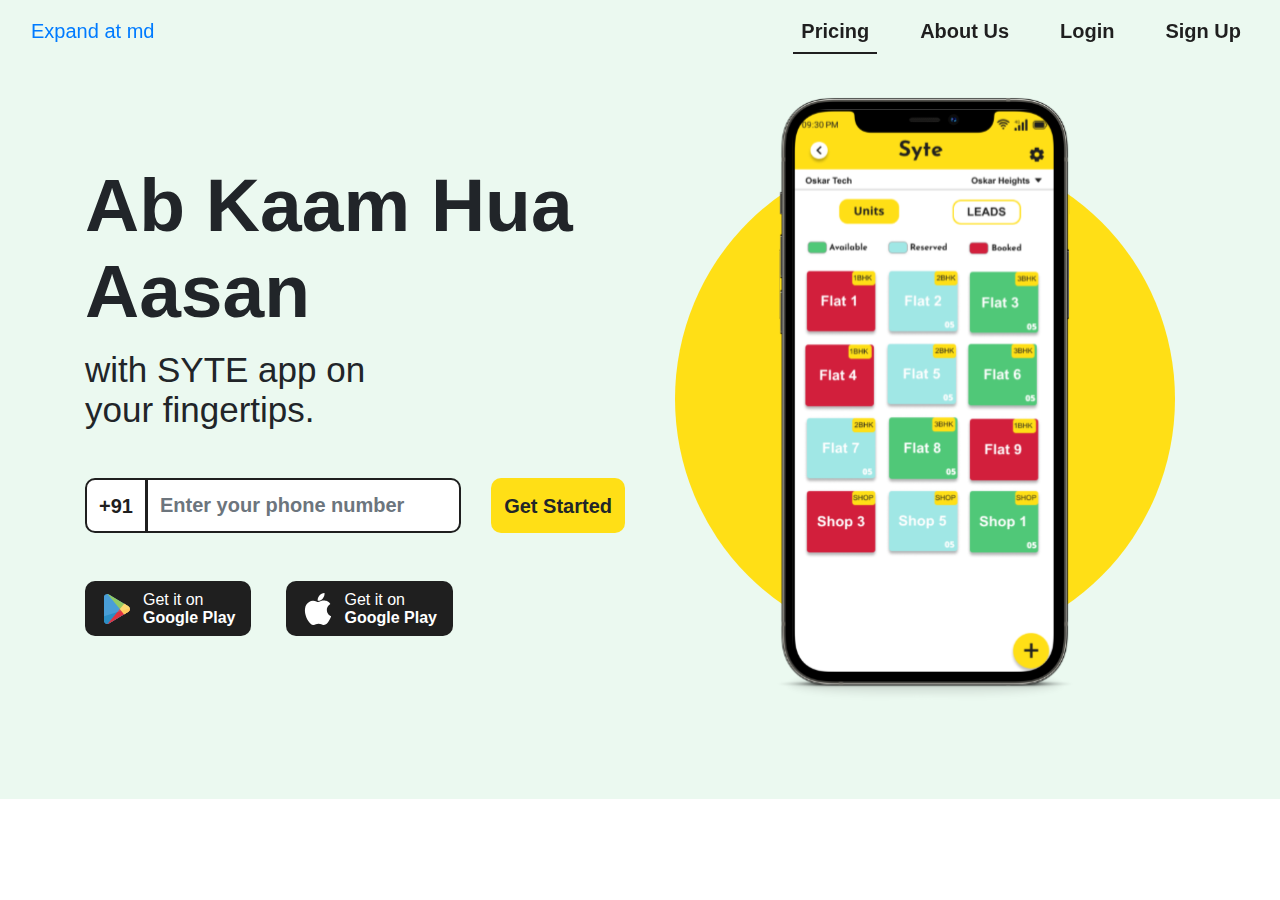
==== ajay.html @ 4a0443bc "hero section design" ====
<!DOCTYPE html>
<html lang="en">

<head>
    <meta charset="UTF-8">
    <meta http-equiv="X-UA-Compatible" content="IE=edge">
    <meta name="viewport" content="width=device-width, initial-scale=1.0">
    <title>SYTE</title>
    <!-- <link rel="stylesheet" href="./assets/libs/bootstrap/bootstrap.min.css"> -->
    <link rel="stylesheet" href="https://cdn.jsdelivr.net/npm/bootstrap@4.4.1/dist/css/bootstrap.min.css" integrity="sha384-Vkoo8x4CGsO3+Hhxv8T/Q5PaXtkKtu6ug5TOeNV6gBiFeWPGFN9MuhOf23Q9Ifjh" crossorigin="anonymous">
    <link rel="stylesheet" href="./assets/css/style.min.css">
</head>

<body>
    <div class="container-fluid fixed-top top-0 w-100">
        <nav class="navbar navbar-expand-md bg-theme2 headersection">
            <a class="navbar-brand" href="#">Expand at md</a>
            <button class="navbar-toggler" type="button" data-toggle="collapse" data-target="#navbarsExample04"
                aria-controls="navbarsExample04" aria-expanded="false" aria-label="Toggle navigation">
                <span class="navbar-toggler-icon"></span>
            </button>
            <div class="collapse navbar-collapse navitems" id="navbarsExample04">
                <ul class="navbar-nav ml-auto">
                    <li class="nav-item active"><a class="nav-link d-inline-block" href="#">Pricing <span class="sr-only">(current)</span></a></li>
                    <li class="nav-item"><a class="nav-link d-inline-block" href="#">About Us</a></li>
                    <li class="nav-item"><a class="nav-link d-inline-block" href="#">Login</a></li>
                    <li class="nav-item"><a class="nav-link d-inline-block" href="#">Sign Up</a></li>
                </ul>
            </div>
        </nav>
    </div>


    <div class="container-fluid heroSection py-5">
        <div class="container innersection my-5">
            <div class="row justify-content-between align-items-center">
                <div class="col-lg-6 contantSide px-0 order-lg-1 order-2">
                    <div class="row mx-0 text-md-left text-center">
                        <div class="col-12 mainHeading">Ab Kaam Hua Aasan</div>
                        <div class="col-lg-8 subHeading mt-lg-3">with SYTE app on your fingertips.</div>
                        <div class="col-12 px-0 my-sm-5 my-4">
                            <div class="row mx-0 align-items-center inputBox">
                                <div class="col">
                                    <div class="input-group ">
                                        <div class="input-group-prepend">
                                            <span class="input-group-text bg-white" id="basic-addon1">+91</span>
                                        </div>
                                        <input type="tel" class="form-control  shadow-none" placeholder="Enter your phone number" aria-label="Enter your phone number" aria-describedby="basic-addon1">
                                    </div>
                                </div>
                                <div class="col-auto getBtn"><button type="button" class="btn customBtn shadow-none">Get Started</button></div>
                            </div>
                        </div>
                        <div class="col-12 px-0">
                            <div class="row mx-0 align-items-center androidBtn justify-content-center justify-content-md-start">
                                <div class="col-auto">
                                    <a href="javascript:;" class="android_btn py-2 px-3 border-0 text-white d-flex align-items-center justify-content-center">
                                        <div class="icon pe-1"><img src="assets/img/Playstore.svg" class="w-sm-100 w-90" alt=""></div>
                                        <div class="">
                                            <div class="text-left font-weight-normal">Get it on</div>
                                            <div class="font-weight-bold">Google Play</div>
                                        </div>
                                    </a>
                                </div>
                                <div class="col-auto">
                                    <a href="javascript:;" class="android_btn py-2 px-3 border-0 text-white d-flex align-items-center justify-content-center">
                                        <div class="icon pe-1"><img src="assets/img/apple.svg" class="w-sm-100 w-90" alt=""></div>
                                        <div class="">
                                            <div class="text-left font-weight-normal">Get it on</div>
                                            <div class="font-weight-bold">Google Play</div>
                                        </div>
                                    </a>
                                </div>
                            </div>
                        </div>
                    </div>
                </div>
                <div class="col-lg-6 mockSide order-lg-2 order-1">
                    <div class="heroimg mx-auto position-relative"><img src="assets/img/heroImg.svg" class="w-100" alt=""></div>
                </div>
            </div>
        </div>
    </div>
   
    <!-- <script src="./assets/libs/bootstrap/bootstrap.bundle.min.js"></script> -->
    <script src="https://code.jquery.com/jquery-3.4.1.slim.min.js" integrity="sha384-J6qa4849blE2+poT4WnyKhv5vZF5SrPo0iEjwBvKU7imGFAV0wwj1yYfoRSJoZ+n" crossorigin="anonymous"></script>
<script src="https://cdn.jsdelivr.net/npm/popper.js@1.16.0/dist/umd/popper.min.js" integrity="sha384-Q6E9RHvbIyZFJoft+2mJbHaEWldlvI9IOYy5n3zV9zzTtmI3UksdQRVvoxMfooAo" crossorigin="anonymous"></script>
<script src="https://cdn.jsdelivr.net/npm/bootstrap@4.4.1/dist/js/bootstrap.min.js" integrity="sha384-wfSDF2E50Y2D1uUdj0O3uMBJnjuUD4Ih7YwaYd1iqfktj0Uod8GCExl3Og8ifwB6" crossorigin="anonymous"></script>
</body>

</html>
---- assets/css/style.min.css ----
.headersection .navitems .navbar-nav{gap:35px}.headersection .navitems .navbar-nav .nav-item .nav-link{font-weight:600;font-size:20px;transition:all ease-in-out .3s;position:relative;color:#1f1f1f}.headersection .navitems .navbar-nav .nav-item .nav-link::before{content:"";width:0px;height:2px;position:absolute;left:0;background-color:#1f1f1f;bottom:0;transition:all ease-in-out .3s}.headersection .navitems .navbar-nav .nav-item .nav-link:hover::before{width:100%}.headersection .navitems .navbar-nav .nav-item.active .nav-link::before{width:100%}.heroSection{background-color:#ebf9f0}.heroSection .innersection .contantSide .mainHeading{font-size:75px;font-weight:600;line-height:normal}.heroSection .innersection .contantSide .subHeading{font-size:35px;font-weight:500;line-height:normal}.heroSection .innersection .contantSide .inputBox .input-group-prepend,.heroSection .innersection .contantSide .inputBox .form-control{height:55px}.heroSection .innersection .contantSide .inputBox .input-group-prepend span{border-radius:10px 0px 0px 10px}.heroSection .innersection .contantSide .inputBox span,.heroSection .innersection .contantSide .inputBox .form-control{color:#1f1f1f;border:2px solid #1f1f1f;font-size:20px;font-weight:bolder}.heroSection .innersection .contantSide .inputBox .form-control{border-radius:0px 10px 10px 0px}.heroSection .innersection .contantSide .customBtn{background-color:#ffdf16;font-weight:bold;height:55px;transition:all .3s ease-in-out;font-size:20px;border-radius:10px}.heroSection .innersection .contantSide .customBtn:hover{background-color:#eccc00}.heroSection .innersection .contantSide .androidBtn{gap:5px}.heroSection .innersection .contantSide .androidBtn .android_btn{text-decoration:none;background-color:#1f1f1f;transition:all .3s ease-in-out;gap:10px;font-size:16px;line-height:normal;height:55px;border-radius:10px}.heroSection .innersection .contantSide .androidBtn .android_btn:hover{background-color:#393939}.heroSection .innersection .mockSide{position:relative}.heroSection .innersection .mockSide::before{max-width:500px;height:100%;width:100%;max-height:500px;border-radius:100%;content:"";position:absolute;inset:0;margin:auto;background-color:#ffdf16}.heroSection .innersection .mockSide .heroimg{max-width:300px}@media(max-width: 1199.98px){.heroSection .innersection .contantSide .mainHeading{font-size:65px}.heroSection .innersection .contantSide .subHeading{font-size:32px}.heroSection .innersection .contantSide .inputBox .input-group-prepend,.heroSection .innersection .contantSide .inputBox .form-control{height:52px}.heroSection .innersection .contantSide .inputBox span,.heroSection .innersection .contantSide .inputBox .form-control{font-size:18px}.heroSection .innersection .contantSide .customBtn{height:52px;font-size:18px}.heroSection .innersection .contantSide .android_btn{font-size:15px;height:52px}.heroSection .innersection .mockSide{position:relative}.heroSection .innersection .mockSide::before{max-width:450px;max-height:450px}}@media(max-width: 991.98px){.heroSection .innersection .contantSide .mainHeading{font-size:55px}.heroSection .innersection .contantSide .subHeading{font-size:28px}.heroSection .innersection .contantSide .inputBox .input-group-prepend,.heroSection .innersection .contantSide .inputBox .form-control{height:48px}.heroSection .innersection .contantSide .inputBox span,.heroSection .innersection .contantSide .inputBox .form-control{font-size:16px}.heroSection .innersection .contantSide .customBtn{height:48px;font-size:16px}.heroSection .innersection .contantSide .android_btn{font-size:14px;height:48px}.heroSection .innersection .mockSide{position:relative}}@media(max-width: 767.98px){.heroSection .innersection .contantSide .mainHeading{font-size:45px}.heroSection .innersection .contantSide .subHeading{font-size:25px}.heroSection .innersection .contantSide .inputBox .input-group-prepend,.heroSection .innersection .contantSide .inputBox .form-control{height:45px}.heroSection .innersection .contantSide .customBtn{height:45px}.heroSection .innersection .contantSide .android_btn{height:45px}}@media(max-width: 575.98px){.heroSection .innersection .contantSide .mainHeading{font-size:30px}.heroSection .innersection .contantSide .subHeading{font-size:20px}.heroSection .innersection .contantSide .inputBox span,.heroSection .innersection .contantSide .inputBox .form-control{font-size:15px}.heroSection .innersection .contantSide .customBtn{font-size:15px}.heroSection .innersection .contantSide .android_btn{gap:8px;height:45px}.heroSection .innersection .mockSide::before{max-width:350px;max-height:350px}.heroSection .innersection .mockSide .heroimg{max-width:250px}}@media screen and (max-width: 450px){.heroSection .innersection .contantSide .inputBox{gap:5px}.heroSection .innersection .contantSide .inputBox .getBtn{min-width:100%}.heroSection .innersection .contantSide .customBtn{width:100%}.heroSection .innersection .mockSide::before{max-width:300px;max-height:300px}.heroSection .innersection .mockSide .heroimg{max-width:200px}}/*# sourceMappingURL=style.min.css.map */
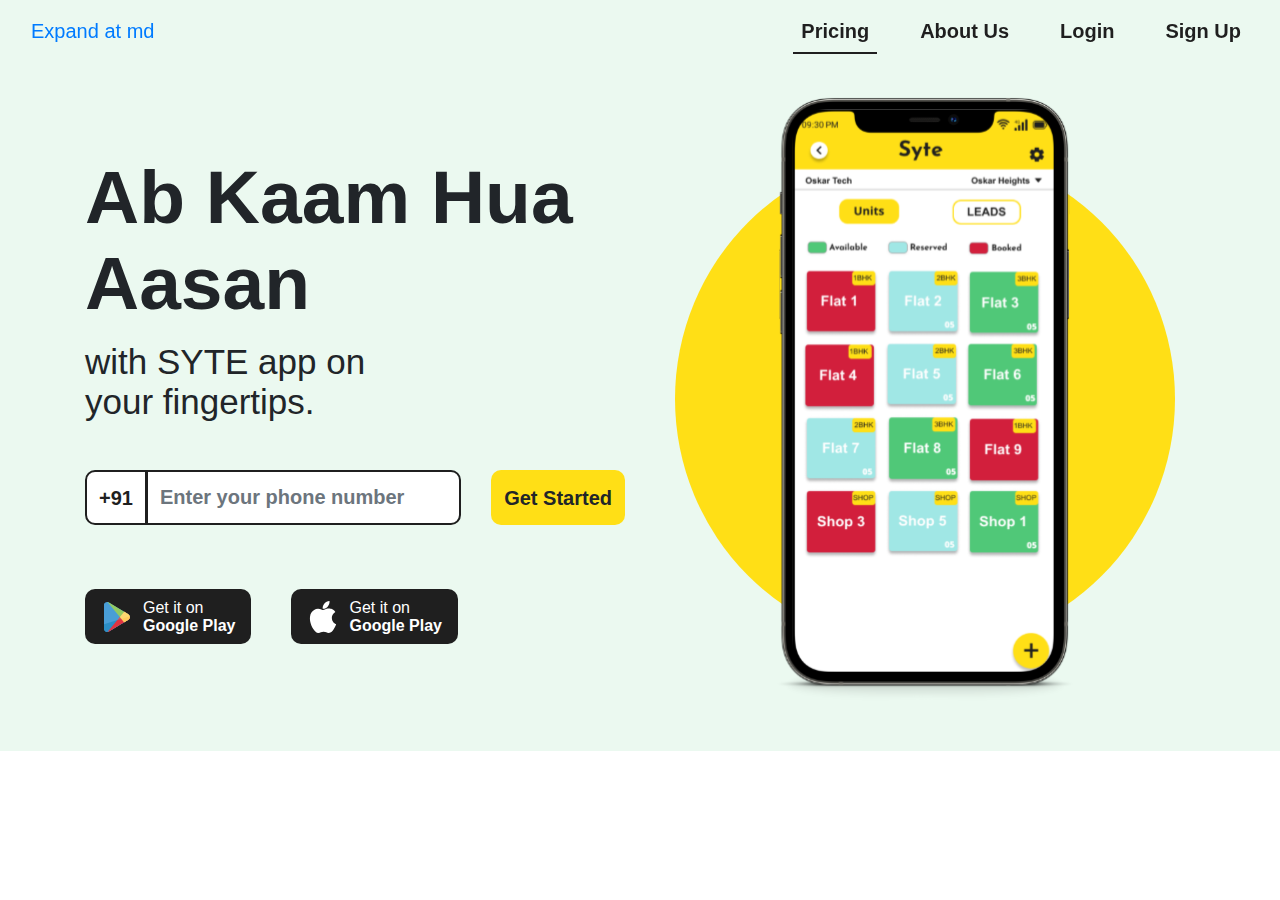
==== commit 8d992cfe: "-" ====
--- a/ajay.html
+++ b/ajay.html
@@ -6,8 +6,8 @@
     <meta http-equiv="X-UA-Compatible" content="IE=edge">
     <meta name="viewport" content="width=device-width, initial-scale=1.0">
     <title>SYTE</title>
-    <!-- <link rel="stylesheet" href="./assets/libs/bootstrap/bootstrap.min.css"> -->
-    <link rel="stylesheet" href="https://cdn.jsdelivr.net/npm/bootstrap@4.4.1/dist/css/bootstrap.min.css" integrity="sha384-Vkoo8x4CGsO3+Hhxv8T/Q5PaXtkKtu6ug5TOeNV6gBiFeWPGFN9MuhOf23Q9Ifjh" crossorigin="anonymous">
+    <link rel="stylesheet" href="./assets/libs/bootstrap/bootstrap.min.css">
+    <!-- <link rel="stylesheet" href="https://cdn.jsdelivr.net/npm/bootstrap@4.4.1/dist/css/bootstrap.min.css" integrity="sha384-Vkoo8x4CGsO3+Hhxv8T/Q5PaXtkKtu6ug5TOeNV6gBiFeWPGFN9MuhOf23Q9Ifjh" crossorigin="anonymous"> -->
     <link rel="stylesheet" href="./assets/css/style.min.css">
 </head>
 
@@ -32,14 +32,14 @@
 
 
     <div class="container-fluid heroSection py-5">
-        <div class="container innersection my-5">
+        <div class="container innersection mt-5">
             <div class="row justify-content-between align-items-center">
-                <div class="col-lg-6 contantSide px-0 order-lg-1 order-2">
-                    <div class="row mx-0 text-md-left text-center">
+                <div class="col-lg-6 col-md-7 contantSide px-0 order-md-1 order-2">
+                    <div class="row mx-0 text-sm-left text-center">
                         <div class="col-12 mainHeading">Ab Kaam Hua Aasan</div>
                         <div class="col-lg-8 subHeading mt-lg-3">with SYTE app on your fingertips.</div>
-                        <div class="col-12 px-0 my-sm-5 my-4">
-                            <div class="row mx-0 align-items-center inputBox">
+                        <div class="col-12 px-0 my-sm-5 my-sm-4 mt-3">
+                            <div class="row mx-0 align-items-center inputBox mb-3">
                                 <div class="col">
                                     <div class="input-group ">
                                         <div class="input-group-prepend">
@@ -48,11 +48,11 @@
                                         <input type="tel" class="form-control  shadow-none" placeholder="Enter your phone number" aria-label="Enter your phone number" aria-describedby="basic-addon1">
                                     </div>
                                 </div>
-                                <div class="col-auto getBtn"><button type="button" class="btn customBtn shadow-none">Get Started</button></div>
+                                <div class="col-auto getBtn m"><button type="button" class="btn customBtn shadow-none">Get Started</button></div>
                             </div>
                         </div>
                         <div class="col-12 px-0">
-                            <div class="row mx-0 align-items-center androidBtn justify-content-center justify-content-md-start">
+                            <div class="row mx-0 align-items-center androidBtn justify-content-center justify-content-sm-start">
                                 <div class="col-auto">
                                     <a href="javascript:;" class="android_btn py-2 px-3 border-0 text-white d-flex align-items-center justify-content-center">
                                         <div class="icon pe-1"><img src="assets/img/Playstore.svg" class="w-sm-100 w-90" alt=""></div>
@@ -75,17 +75,17 @@
                         </div>
                     </div>
                 </div>
-                <div class="col-lg-6 mockSide order-lg-2 order-1">
+                <div class="col-lg-6 col-md-5 mockSide order-md-2 order-1">
                     <div class="heroimg mx-auto position-relative"><img src="assets/img/heroImg.svg" class="w-100" alt=""></div>
                 </div>
             </div>
         </div>
     </div>
    
-    <!-- <script src="./assets/libs/bootstrap/bootstrap.bundle.min.js"></script> -->
-    <script src="https://code.jquery.com/jquery-3.4.1.slim.min.js" integrity="sha384-J6qa4849blE2+poT4WnyKhv5vZF5SrPo0iEjwBvKU7imGFAV0wwj1yYfoRSJoZ+n" crossorigin="anonymous"></script>
+    <script src="./assets/libs/bootstrap/bootstrap.bundle.min.js"></script>
+    <!-- <script src="https://code.jquery.com/jquery-3.4.1.slim.min.js" integrity="sha384-J6qa4849blE2+poT4WnyKhv5vZF5SrPo0iEjwBvKU7imGFAV0wwj1yYfoRSJoZ+n" crossorigin="anonymous"></script>
 <script src="https://cdn.jsdelivr.net/npm/popper.js@1.16.0/dist/umd/popper.min.js" integrity="sha384-Q6E9RHvbIyZFJoft+2mJbHaEWldlvI9IOYy5n3zV9zzTtmI3UksdQRVvoxMfooAo" crossorigin="anonymous"></script>
-<script src="https://cdn.jsdelivr.net/npm/bootstrap@4.4.1/dist/js/bootstrap.min.js" integrity="sha384-wfSDF2E50Y2D1uUdj0O3uMBJnjuUD4Ih7YwaYd1iqfktj0Uod8GCExl3Og8ifwB6" crossorigin="anonymous"></script>
+<script src="https://cdn.jsdelivr.net/npm/bootstrap@4.4.1/dist/js/bootstrap.min.js" integrity="sha384-wfSDF2E50Y2D1uUdj0O3uMBJnjuUD4Ih7YwaYd1iqfktj0Uod8GCExl3Og8ifwB6" crossorigin="anonymous"></script> -->
 </body>
 
 </html>--- a/assets/css/style.min.css
+++ b/assets/css/style.min.css
@@ -1 +1 @@
-.headersection .navitems .navbar-nav{gap:35px}.headersection .navitems .navbar-nav .nav-item .nav-link{font-weight:600;font-size:20px;transition:all ease-in-out .3s;position:relative;color:#1f1f1f}.headersection .navitems .navbar-nav .nav-item .nav-link::before{content:"";width:0px;height:2px;position:absolute;left:0;background-color:#1f1f1f;bottom:0;transition:all ease-in-out .3s}.headersection .navitems .navbar-nav .nav-item .nav-link:hover::before{width:100%}.headersection .navitems .navbar-nav .nav-item.active .nav-link::before{width:100%}.heroSection{background-color:#ebf9f0}.heroSection .innersection .contantSide .mainHeading{font-size:75px;font-weight:600;line-height:normal}.heroSection .innersection .contantSide .subHeading{font-size:35px;font-weight:500;line-height:normal}.heroSection .innersection .contantSide .inputBox .input-group-prepend,.heroSection .innersection .contantSide .inputBox .form-control{height:55px}.heroSection .innersection .contantSide .inputBox .input-group-prepend span{border-radius:10px 0px 0px 10px}.heroSection .innersection .contantSide .inputBox span,.heroSection .innersection .contantSide .inputBox .form-control{color:#1f1f1f;border:2px solid #1f1f1f;font-size:20px;font-weight:bolder}.heroSection .innersection .contantSide .inputBox .form-control{border-radius:0px 10px 10px 0px}.heroSection .innersection .contantSide .customBtn{background-color:#ffdf16;font-weight:bold;height:55px;transition:all .3s ease-in-out;font-size:20px;border-radius:10px}.heroSection .innersection .contantSide .customBtn:hover{background-color:#eccc00}.heroSection .innersection .contantSide .androidBtn{gap:5px}.heroSection .innersection .contantSide .androidBtn .android_btn{text-decoration:none;background-color:#1f1f1f;transition:all .3s ease-in-out;gap:10px;font-size:16px;line-height:normal;height:55px;border-radius:10px}.heroSection .innersection .contantSide .androidBtn .android_btn:hover{background-color:#393939}.heroSection .innersection .mockSide{position:relative}.heroSection .innersection .mockSide::before{max-width:500px;height:100%;width:100%;max-height:500px;border-radius:100%;content:"";position:absolute;inset:0;margin:auto;background-color:#ffdf16}.heroSection .innersection .mockSide .heroimg{max-width:300px}@media(max-width: 1199.98px){.heroSection .innersection .contantSide .mainHeading{font-size:65px}.heroSection .innersection .contantSide .subHeading{font-size:32px}.heroSection .innersection .contantSide .inputBox .input-group-prepend,.heroSection .innersection .contantSide .inputBox .form-control{height:52px}.heroSection .innersection .contantSide .inputBox span,.heroSection .innersection .contantSide .inputBox .form-control{font-size:18px}.heroSection .innersection .contantSide .customBtn{height:52px;font-size:18px}.heroSection .innersection .contantSide .android_btn{font-size:15px;height:52px}.heroSection .innersection .mockSide{position:relative}.heroSection .innersection .mockSide::before{max-width:450px;max-height:450px}}@media(max-width: 991.98px){.heroSection .innersection .contantSide .mainHeading{font-size:55px}.heroSection .innersection .contantSide .subHeading{font-size:28px}.heroSection .innersection .contantSide .inputBox .input-group-prepend,.heroSection .innersection .contantSide .inputBox .form-control{height:48px}.heroSection .innersection .contantSide .inputBox span,.heroSection .innersection .contantSide .inputBox .form-control{font-size:16px}.heroSection .innersection .contantSide .customBtn{height:48px;font-size:16px}.heroSection .innersection .contantSide .android_btn{font-size:14px;height:48px}.heroSection .innersection .mockSide{position:relative}}@media(max-width: 767.98px){.heroSection .innersection .contantSide .mainHeading{font-size:45px}.heroSection .innersection .contantSide .subHeading{font-size:25px}.heroSection .innersection .contantSide .inputBox .input-group-prepend,.heroSection .innersection .contantSide .inputBox .form-control{height:45px}.heroSection .innersection .contantSide .customBtn{height:45px}.heroSection .innersection .contantSide .android_btn{height:45px}}@media(max-width: 575.98px){.heroSection .innersection .contantSide .mainHeading{font-size:30px}.heroSection .innersection .contantSide .subHeading{font-size:20px}.heroSection .innersection .contantSide .inputBox span,.heroSection .innersection .contantSide .inputBox .form-control{font-size:15px}.heroSection .innersection .contantSide .customBtn{font-size:15px}.heroSection .innersection .contantSide .android_btn{gap:8px;height:45px}.heroSection .innersection .mockSide::before{max-width:350px;max-height:350px}.heroSection .innersection .mockSide .heroimg{max-width:250px}}@media screen and (max-width: 450px){.heroSection .innersection .contantSide .inputBox{gap:5px}.heroSection .innersection .contantSide .inputBox .getBtn{min-width:100%}.heroSection .innersection .contantSide .customBtn{width:100%}.heroSection .innersection .mockSide::before{max-width:300px;max-height:300px}.heroSection .innersection .mockSide .heroimg{max-width:200px}}/*# sourceMappingURL=style.min.css.map */+.headersection .navitems .navbar-nav{gap:35px}.headersection .navitems .navbar-nav .nav-item .nav-link{font-weight:600;font-size:20px;transition:all ease-in-out .3s;position:relative;color:#1f1f1f}.headersection .navitems .navbar-nav .nav-item .nav-link::before{content:"";width:0px;height:2px;position:absolute;left:0;background-color:#1f1f1f;bottom:0;transition:all ease-in-out .3s}.headersection .navitems .navbar-nav .nav-item .nav-link:hover::before{width:100%}.headersection .navitems .navbar-nav .nav-item.active .nav-link::before{width:100%}.heroSection{background-color:#ebf9f0}.heroSection .innersection .contantSide .mainHeading{font-size:75px;font-weight:600;line-height:normal}.heroSection .innersection .contantSide .subHeading{font-size:35px;font-weight:500;line-height:normal}.heroSection .innersection .contantSide .inputBox .input-group-prepend,.heroSection .innersection .contantSide .inputBox .form-control{height:55px}.heroSection .innersection .contantSide .inputBox .input-group-prepend span{border-radius:10px 0px 0px 10px}.heroSection .innersection .contantSide .inputBox span,.heroSection .innersection .contantSide .inputBox .form-control{color:#1f1f1f;border:2px solid #1f1f1f;font-size:20px;font-weight:bolder}.heroSection .innersection .contantSide .inputBox .form-control{border-radius:0px 10px 10px 0px}.heroSection .innersection .contantSide .customBtn{background-color:#ffdf16;font-weight:bold;height:55px;transition:all .3s ease-in-out;font-size:20px;border-radius:10px}.heroSection .innersection .contantSide .customBtn:hover{background-color:#eccc00}.heroSection .innersection .contantSide .androidBtn{gap:10px}.heroSection .innersection .contantSide .androidBtn .android_btn{text-decoration:none;background-color:#1f1f1f;transition:all .3s ease-in-out;gap:10px;font-size:16px;line-height:normal;height:55px;border-radius:10px}.heroSection .innersection .contantSide .androidBtn .android_btn:hover{background-color:#393939}.heroSection .innersection .mockSide{position:relative}.heroSection .innersection .mockSide::before{max-width:500px;height:100%;width:100%;max-height:500px;border-radius:100%;content:"";position:absolute;inset:0;margin:auto;background-color:#ffdf16}.heroSection .innersection .mockSide .heroimg{max-width:300px}@media(max-width: 1199.98px){.heroSection .innersection .contantSide .mainHeading{font-size:65px}.heroSection .innersection .contantSide .subHeading{font-size:32px}.heroSection .innersection .contantSide .inputBox .input-group-prepend,.heroSection .innersection .contantSide .inputBox .form-control{height:52px}.heroSection .innersection .contantSide .inputBox span,.heroSection .innersection .contantSide .inputBox .form-control{font-size:18px}.heroSection .innersection .contantSide .customBtn{height:52px;font-size:18px}.heroSection .innersection .contantSide .android_btn{font-size:15px;height:52px}.heroSection .innersection .mockSide{position:relative}.heroSection .innersection .mockSide::before{max-width:450px;max-height:450px}}@media(max-width: 991.98px){.heroSection .innersection .contantSide .mainHeading{font-size:45px}.heroSection .innersection .contantSide .subHeading{font-size:25px}.heroSection .innersection .contantSide .inputBox .input-group-prepend,.heroSection .innersection .contantSide .inputBox .form-control{height:45px}.heroSection .innersection .contantSide .inputBox span,.heroSection .innersection .contantSide .inputBox .form-control{font-size:16px}.heroSection .innersection .contantSide .customBtn{height:45px;font-size:16px}.heroSection .innersection .contantSide .android_btn{font-size:14px;height:45px}.heroSection .innersection .mockSide{position:relative}.heroSection .innersection .mockSide::before{max-width:250px;max-height:250px}.heroSection .innersection .mockSide .heroimg{max-width:200px}}@media(max-width: 767.98px){.heroSection .innersection .contantSide .inputBox .input-group-prepend,.heroSection .innersection .contantSide .inputBox .form-control{height:45px}.heroSection .innersection .contantSide .customBtn{height:45px}.heroSection .innersection .contantSide .android_btn{height:45px}.heroSection .innersection .mockSide::before{max-width:300px;max-height:300px}}@media(max-width: 575.98px){.heroSection .innersection .contantSide .mainHeading{font-size:30px}.heroSection .innersection .contantSide .subHeading{font-size:20px}.heroSection .innersection .contantSide .inputBox span,.heroSection .innersection .contantSide .inputBox .form-control{font-size:15px}.heroSection .innersection .contantSide .customBtn{font-size:15px}.heroSection .innersection .contantSide .android_btn{gap:8px;height:45px}}@media screen and (max-width: 450px){.heroSection .innersection .contantSide .inputBox{margin:0px !important;gap:10px}.heroSection .innersection .contantSide .inputBox .getBtn{margin-bottom:10px;min-width:100%}.heroSection .innersection .contantSide .customBtn{width:100%}.heroSection .innersection .mockSide::before{max-width:250px;max-height:250px}.heroSection .innersection .mockSide .heroimg{max-width:180px}}/*# sourceMappingURL=style.min.css.map */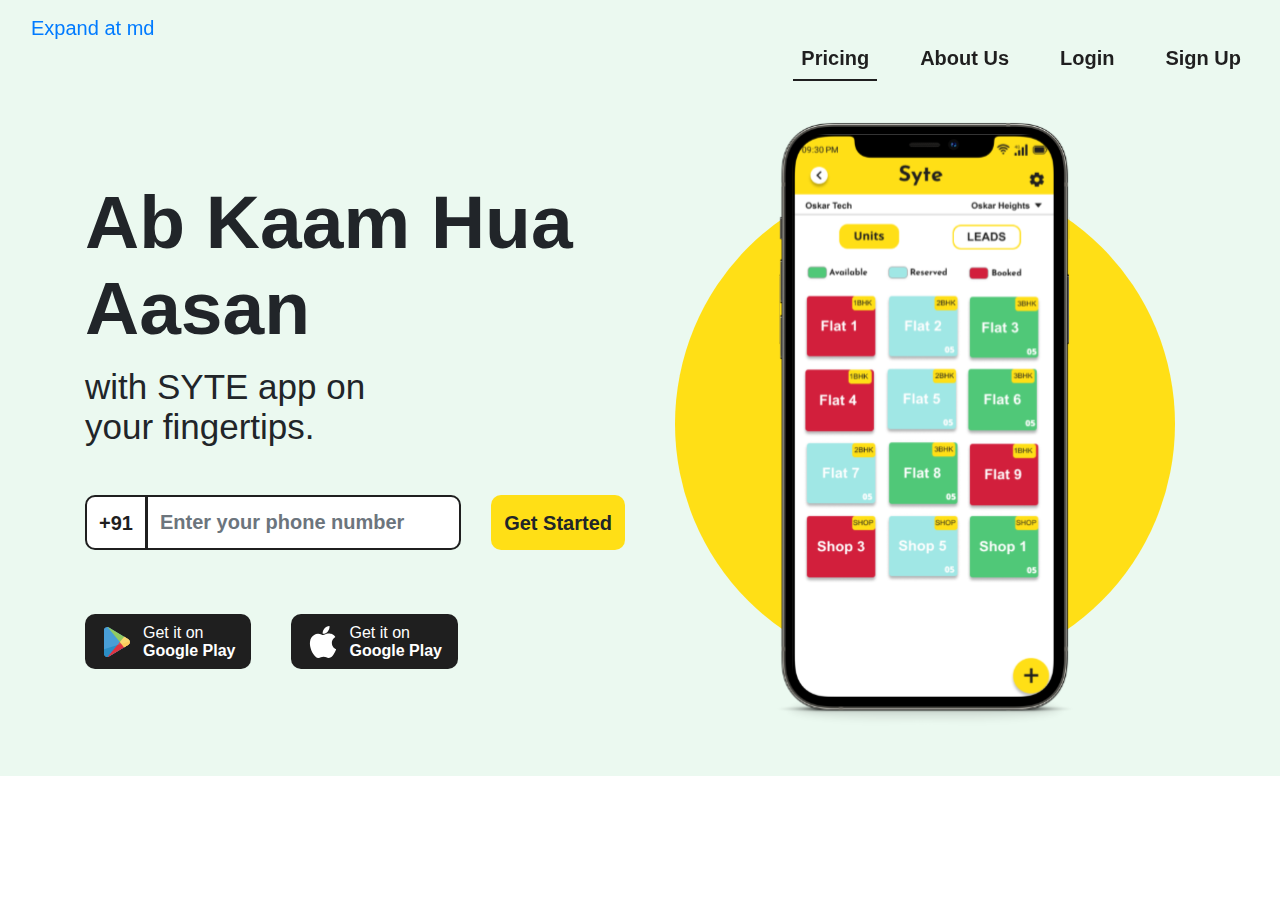
==== commit e01f1369: "s" ====
--- a/ajay.html
+++ b/ajay.html
@@ -83,9 +83,9 @@
     </div>
    
     <script src="./assets/libs/bootstrap/bootstrap.bundle.min.js"></script>
-    <!-- <script src="https://code.jquery.com/jquery-3.4.1.slim.min.js" integrity="sha384-J6qa4849blE2+poT4WnyKhv5vZF5SrPo0iEjwBvKU7imGFAV0wwj1yYfoRSJoZ+n" crossorigin="anonymous"></script>
+    <script src="https://code.jquery.com/jquery-3.4.1.slim.min.js" integrity="sha384-J6qa4849blE2+poT4WnyKhv5vZF5SrPo0iEjwBvKU7imGFAV0wwj1yYfoRSJoZ+n" crossorigin="anonymous"></script>
 <script src="https://cdn.jsdelivr.net/npm/popper.js@1.16.0/dist/umd/popper.min.js" integrity="sha384-Q6E9RHvbIyZFJoft+2mJbHaEWldlvI9IOYy5n3zV9zzTtmI3UksdQRVvoxMfooAo" crossorigin="anonymous"></script>
-<script src="https://cdn.jsdelivr.net/npm/bootstrap@4.4.1/dist/js/bootstrap.min.js" integrity="sha384-wfSDF2E50Y2D1uUdj0O3uMBJnjuUD4Ih7YwaYd1iqfktj0Uod8GCExl3Og8ifwB6" crossorigin="anonymous"></script> -->
+<script src="https://cdn.jsdelivr.net/npm/bootstrap@4.4.1/dist/js/bootstrap.min.js" integrity="sha384-wfSDF2E50Y2D1uUdj0O3uMBJnjuUD4Ih7YwaYd1iqfktj0Uod8GCExl3Og8ifwB6" crossorigin="anonymous"></script>
 </body>
 
 </html>--- a/assets/css/style.min.css
+++ b/assets/css/style.min.css
@@ -1 +1 @@
-.headersection .navitems .navbar-nav{gap:35px}.headersection .navitems .navbar-nav .nav-item .nav-link{font-weight:600;font-size:20px;transition:all ease-in-out .3s;position:relative;color:#1f1f1f}.headersection .navitems .navbar-nav .nav-item .nav-link::before{content:"";width:0px;height:2px;position:absolute;left:0;background-color:#1f1f1f;bottom:0;transition:all ease-in-out .3s}.headersection .navitems .navbar-nav .nav-item .nav-link:hover::before{width:100%}.headersection .navitems .navbar-nav .nav-item.active .nav-link::before{width:100%}.heroSection{background-color:#ebf9f0}.heroSection .innersection .contantSide .mainHeading{font-size:75px;font-weight:600;line-height:normal}.heroSection .innersection .contantSide .subHeading{font-size:35px;font-weight:500;line-height:normal}.heroSection .innersection .contantSide .inputBox .input-group-prepend,.heroSection .innersection .contantSide .inputBox .form-control{height:55px}.heroSection .innersection .contantSide .inputBox .input-group-prepend span{border-radius:10px 0px 0px 10px}.heroSection .innersection .contantSide .inputBox span,.heroSection .innersection .contantSide .inputBox .form-control{color:#1f1f1f;border:2px solid #1f1f1f;font-size:20px;font-weight:bolder}.heroSection .innersection .contantSide .inputBox .form-control{border-radius:0px 10px 10px 0px}.heroSection .innersection .contantSide .customBtn{background-color:#ffdf16;font-weight:bold;height:55px;transition:all .3s ease-in-out;font-size:20px;border-radius:10px}.heroSection .innersection .contantSide .customBtn:hover{background-color:#eccc00}.heroSection .innersection .contantSide .androidBtn{gap:10px}.heroSection .innersection .contantSide .androidBtn .android_btn{text-decoration:none;background-color:#1f1f1f;transition:all .3s ease-in-out;gap:10px;font-size:16px;line-height:normal;height:55px;border-radius:10px}.heroSection .innersection .contantSide .androidBtn .android_btn:hover{background-color:#393939}.heroSection .innersection .mockSide{position:relative}.heroSection .innersection .mockSide::before{max-width:500px;height:100%;width:100%;max-height:500px;border-radius:100%;content:"";position:absolute;inset:0;margin:auto;background-color:#ffdf16}.heroSection .innersection .mockSide .heroimg{max-width:300px}@media(max-width: 1199.98px){.heroSection .innersection .contantSide .mainHeading{font-size:65px}.heroSection .innersection .contantSide .subHeading{font-size:32px}.heroSection .innersection .contantSide .inputBox .input-group-prepend,.heroSection .innersection .contantSide .inputBox .form-control{height:52px}.heroSection .innersection .contantSide .inputBox span,.heroSection .innersection .contantSide .inputBox .form-control{font-size:18px}.heroSection .innersection .contantSide .customBtn{height:52px;font-size:18px}.heroSection .innersection .contantSide .android_btn{font-size:15px;height:52px}.heroSection .innersection .mockSide{position:relative}.heroSection .innersection .mockSide::before{max-width:450px;max-height:450px}}@media(max-width: 991.98px){.heroSection .innersection .contantSide .mainHeading{font-size:45px}.heroSection .innersection .contantSide .subHeading{font-size:25px}.heroSection .innersection .contantSide .inputBox .input-group-prepend,.heroSection .innersection .contantSide .inputBox .form-control{height:45px}.heroSection .innersection .contantSide .inputBox span,.heroSection .innersection .contantSide .inputBox .form-control{font-size:16px}.heroSection .innersection .contantSide .customBtn{height:45px;font-size:16px}.heroSection .innersection .contantSide .android_btn{font-size:14px;height:45px}.heroSection .innersection .mockSide{position:relative}.heroSection .innersection .mockSide::before{max-width:250px;max-height:250px}.heroSection .innersection .mockSide .heroimg{max-width:200px}}@media(max-width: 767.98px){.heroSection .innersection .contantSide .inputBox .input-group-prepend,.heroSection .innersection .contantSide .inputBox .form-control{height:45px}.heroSection .innersection .contantSide .customBtn{height:45px}.heroSection .innersection .contantSide .android_btn{height:45px}.heroSection .innersection .mockSide::before{max-width:300px;max-height:300px}}@media(max-width: 575.98px){.heroSection .innersection .contantSide .mainHeading{font-size:30px}.heroSection .innersection .contantSide .subHeading{font-size:20px}.heroSection .innersection .contantSide .inputBox span,.heroSection .innersection .contantSide .inputBox .form-control{font-size:15px}.heroSection .innersection .contantSide .customBtn{font-size:15px}.heroSection .innersection .contantSide .android_btn{gap:8px;height:45px}}@media screen and (max-width: 450px){.heroSection .innersection .contantSide .inputBox{margin:0px !important;gap:10px}.heroSection .innersection .contantSide .inputBox .getBtn{margin-bottom:10px;min-width:100%}.heroSection .innersection .contantSide .customBtn{width:100%}.heroSection .innersection .mockSide::before{max-width:250px;max-height:250px}.heroSection .innersection .mockSide .heroimg{max-width:180px}}/*# sourceMappingURL=style.min.css.map */+.headersection .navbar-brand{height:100px}.headersection .navitems .navbar-nav{gap:35px}.headersection .navitems .navbar-nav .nav-item .nav-link{font-weight:600;font-size:20px;transition:all ease-in-out .3s;position:relative;color:#1f1f1f}.headersection .navitems .navbar-nav .nav-item .nav-link::before{content:"";width:0px;height:2px;position:absolute;left:0;background-color:#1f1f1f;bottom:0;transition:all ease-in-out .3s}.headersection .navitems .navbar-nav .nav-item .nav-link:hover::before{width:100%}.headersection .navitems .navbar-nav .nav-item.active .nav-link::before{width:100%}.headersection .offcanvasBtn{width:35px;background-color:rgba(0,0,0,0);border:none;padding:0;display:none}.heroSection{background-color:#ebf9f0}.heroSection .innersection{padding-top:25px}.heroSection .innersection .contantSide .mainHeading{font-size:75px;font-weight:600;line-height:normal}.heroSection .innersection .contantSide .subHeading{font-size:35px;font-weight:500;line-height:normal}.heroSection .innersection .contantSide .inputBox .input-group-prepend,.heroSection .innersection .contantSide .inputBox .form-control{height:55px}.heroSection .innersection .contantSide .inputBox .input-group-prepend span{border-radius:10px 0px 0px 10px}.heroSection .innersection .contantSide .inputBox span,.heroSection .innersection .contantSide .inputBox .form-control{color:#1f1f1f;border:2px solid #1f1f1f;font-size:20px;font-weight:bolder}.heroSection .innersection .contantSide .inputBox .form-control{border-radius:0px 10px 10px 0px}.heroSection .innersection .contantSide .customBtn{background-color:#ffdf16;font-weight:bold;height:55px;transition:all .3s ease-in-out;font-size:20px;border-radius:10px}.heroSection .innersection .contantSide .customBtn:hover{background-color:#eccc00}.heroSection .innersection .contantSide .androidBtn{gap:10px}.heroSection .innersection .contantSide .androidBtn .android_btn{text-decoration:none;background-color:#1f1f1f;transition:all .3s ease-in-out;gap:10px;font-size:16px;line-height:normal;height:55px;border-radius:10px}.heroSection .innersection .contantSide .androidBtn .android_btn:hover{background-color:#393939}.heroSection .innersection .mockSide{position:relative}.heroSection .innersection .mockSide::before{max-width:500px;height:100%;width:100%;max-height:500px;border-radius:100%;content:"";position:absolute;inset:0;margin:auto;background-color:#ffdf16}.heroSection .innersection .mockSide .heroimg{max-width:300px}@media(max-width: 1199.98px){.heroSection .innersection .contantSide .mainHeading{font-size:65px}.heroSection .innersection .contantSide .subHeading{font-size:32px}.heroSection .innersection .contantSide .inputBox .input-group-prepend,.heroSection .innersection .contantSide .inputBox .form-control{height:52px}.heroSection .innersection .contantSide .inputBox span,.heroSection .innersection .contantSide .inputBox .form-control{font-size:18px}.heroSection .innersection .contantSide .customBtn{height:52px;font-size:18px}.heroSection .innersection .contantSide .android_btn{font-size:15px;height:52px}.heroSection .innersection .mockSide{position:relative}.heroSection .innersection .mockSide::before{max-width:450px;max-height:450px}}@media(max-width: 991.98px){.heroSection .innersection .contantSide .mainHeading{font-size:45px}.heroSection .innersection .contantSide .subHeading{font-size:25px}.heroSection .innersection .contantSide .inputBox .input-group-prepend,.heroSection .innersection .contantSide .inputBox .form-control{height:45px}.heroSection .innersection .contantSide .inputBox span,.heroSection .innersection .contantSide .inputBox .form-control{font-size:16px}.heroSection .innersection .contantSide .customBtn{height:45px;font-size:16px}.heroSection .innersection .contantSide .android_btn{font-size:14px;height:45px}.heroSection .innersection .mockSide{position:relative}.heroSection .innersection .mockSide::before{max-width:250px;max-height:250px}.heroSection .innersection .mockSide .heroimg{max-width:200px}}@media(max-width: 767.98px){.headersection .navitems .navbar-nav{gap:35px}.headersection .offcanvasBtn{display:flex}.heroSection .innersection .contantSide .inputBox .input-group-prepend,.heroSection .innersection .contantSide .inputBox .form-control{height:45px}.heroSection .innersection .contantSide .customBtn{height:45px}.heroSection .innersection .contantSide .android_btn{height:45px}.heroSection .innersection .mockSide::before{max-width:300px;max-height:300px}}@media(max-width: 575.98px){.heroSection .innersection .contantSide .mainHeading{font-size:30px}.heroSection .innersection .contantSide .subHeading{font-size:20px}.heroSection .innersection .contantSide .inputBox span,.heroSection .innersection .contantSide .inputBox .form-control{font-size:15px}.heroSection .innersection .contantSide .customBtn{font-size:15px}.heroSection .innersection .contantSide .android_btn{gap:8px;height:45px}}@media screen and (max-width: 450px){.heroSection .innersection .contantSide .inputBox{margin:0px !important;gap:10px}.heroSection .innersection .contantSide .inputBox .getBtn{margin-bottom:10px;min-width:100%}.heroSection .innersection .contantSide .customBtn{width:100%}.heroSection .innersection .mockSide::before{max-width:250px;max-height:250px}.heroSection .innersection .mockSide .heroimg{max-width:180px}}.featuresFluid{background-color:#f2fedc}.featuresFluid .featuresContainer .featuresbg .featuresMainHeading{font-size:18px;font-weight:500;letter-spacing:.1em;margin-bottom:10px}.featuresFluid .featuresContainer .featuresbg .featuresSubHeading{font-size:36px;font-weight:600;line-height:1.4}.featuresFluid .featuresContainer .featureCard .featureImgBg{width:150px;height:150px;background-color:#ffdf16;border-radius:50%;margin:auto;transition:all .5s;position:relative}.featuresFluid .featuresContainer .featureCard .featureImgBg .featureImg{height:100px}.featuresFluid .featuresContainer .featureCard .featureImgBg .featureImg img{width:100%;height:100%}.featuresFluid .featuresContainer .featureCard .featutrePara{font-size:17px;font-weight:500;text-align:center;line-height:normal;margin-top:20px}.applicationFluid .applicationContainer .applicationImg{text-align:center}.applicationFluid .applicationContainer .applicationImg img{width:100%;max-width:450px}.applicationFluid .applicationContainer .applictionMainHeading{font-size:36px;font-weight:600;line-height:1.4;margin-bottom:10px}.applicationFluid .applicationContainer .applictionSubHeading{font-size:17px;font-weight:500}@media(max-width: 991.98px){.featuresFluid .featuresContainer .featureCard .featureImgBg{width:120px;height:120px}.featuresFluid .featuresContainer .featureCard .featureImgBg .featureImg{height:70px}.applicationFluid .applicationContainer .applicationImg{margin:auto}.applicationFluid .applicationContainer .applictionMainHeading{text-align:center}.applicationFluid .applicationContainer .applictionSubHeading{text-align:center}}@media(max-width: 767.98px){.featuresFluid .featuresContainer .featuresbg .featuresMainHeading{font-size:17px}.featuresFluid .featuresContainer .featuresbg .featuresSubHeading{font-size:25px;line-height:normal}.featuresFluid .featuresContainer .featureCard .featureImgBg{width:100px;height:100px}.featuresFluid .featuresContainer .featureCard .featureImgBg .featureImg{height:40px}.featuresFluid .featuresContainer .featureCard .featutrePara{font-size:15px}.applicationFluid .applicationContainer .applicationImg img{max-width:400px}.applicationFluid .applicationContainer .applictionMainHeading{font-size:25px;line-height:normal}.applicationFluid .applicationContainer .applictionSubHeading{font-size:15px;line-height:normal}}@media(max-width: 575.98px){.featuresFluid .featuresContainer .featuresbg .featuresMainHeading{font-size:12px}.featuresFluid .featuresContainer .featuresbg .featuresSubHeading{font-size:20px;line-height:normal}.featuresFluid .featuresContainer .featureCard .featureImgBg{width:80px;height:80px}.featuresFluid .featuresContainer .featureCard .featureImgBg .featureImg{height:40px}.featuresFluid .featuresContainer .featureCard .featutrePara{font-size:15px;margin-bottom:15px}.applicationFluid .applicationContainer .applictionMainHeading{margin-top:20px;font-size:25px;line-height:normal}.applicationFluid .applicationContainer .applictionSubHeading{font-size:15px}}.manageSection{background-color:#fff8ef}.manageSection .leftSection .cirleBox{max-width:530px;max-height:530px;width:100%;height:100%;margin:auto;padding:110px;background-color:#ffdf16;display:flex;align-items:center;justify-content:center;position:relative}.manageSection .leftSection .cirleBox .textBox{background-color:#fff;color:#1f1f1f;font-size:14px;padding:16px 12px;font-weight:500;border-radius:5px;margin-bottom:15px;white-space:nowrap}.manageSection .leftSection .cirleBox .textBox.box1{z-index:2}.manageSection .leftSection .cirleBox .textBox:last-child{margin-bottom:0}.manageSection .leftSection .cirleBox .imagesBox{position:absolute;width:100%;height:100%;inset:0}.manageSection .leftSection .cirleBox .imagesBox .topLeftImg{display:block;height:205px;position:absolute;top:-49px;left:0px;transform:rotate(342deg)}.manageSection .leftSection .cirleBox .imagesBox .topRightImg{position:absolute;height:202px;right:15px;top:15px;z-index:1}.manageSection .leftSection .cirleBox .imagesBox .bottomLeftImg{position:absolute;bottom:0;left:0;height:215px}.manageSection .leftSection .cirleBox .imagesBox .bottomRighttImg{position:absolute;height:202px;bottom:0;right:0}.manageSection .rightSection .secHeading{font-size:56px;line-height:1.4;font-weight:700;color:#462601;margin-bottom:30px}.manageSection .rightSection .secText{font-size:20px;line-height:normal;font-weight:400;color:#1f1f1f;margin-bottom:25px}.manageSection .rightSection .secText:last-child{margin-bottom:0 !important}@media(max-width: 1199.98px){.manageSection .leftSection .cirleBox{padding:80px;max-width:430px;max-height:430px}.manageSection .leftSection .cirleBox .imagesBox .topLeftImg{height:140px;top:-55px;left:15px}.manageSection .leftSection .cirleBox .imagesBox .topRightImg{height:140px;right:10px;top:10px}.manageSection .leftSection .cirleBox .imagesBox .bottomLeftImg{height:140px}.manageSection .leftSection .cirleBox .imagesBox .bottomRighttImg{height:140px}.manageSection .rightSection .secHeading{font-size:42px}.manageSection .rightSection .secText{font-size:18px}}@media(max-width: 991.98px){.manageSection .leftSection .cirleBox{padding:70px;max-width:380px;max-height:380px}.manageSection .leftSection .cirleBox .textBox{font-size:13px;padding:12px 10px;margin-bottom:10px}.manageSection .leftSection .cirleBox .imagesBox .topLeftImg{height:100px;top:-15px;left:25px}.manageSection .leftSection .cirleBox .imagesBox .topRightImg{height:110px;right:15px;top:30px}.manageSection .leftSection .cirleBox .imagesBox .bottomLeftImg{height:120px}.manageSection .leftSection .cirleBox .imagesBox .bottomRighttImg{height:120px}.manageSection .rightSection .secHeading{font-size:28px}.manageSection .rightSection .secText{font-size:16px}}@media(max-width: 767.98px){.manageSection .rightSection{padding-top:40px;text-align:center}.manageSection .rightSection .secText{margin-bottom:15px}}@media(max-width: 575.98px){.manageSection .rightSection{padding-top:30px}.manageSection .rightSection .secHeading{font-size:24px;margin-bottom:20px}.manageSection .rightSection .secText{font-size:14px}}@media only screen and (max-width: 450px){.manageSection .leftSection{padding:0}.manageSection .leftSection .cirleBox{width:290px;height:290px;padding:35px}.manageSection .leftSection .cirleBox .textBox{font-size:12px;padding:8px 6px}.manageSection .leftSection .cirleBox .imagesBox .topLeftImg{height:80px;top:-15px;left:0}.manageSection .leftSection .cirleBox .imagesBox .topRightImg{height:95px;right:0px;top:15px}.manageSection .leftSection .cirleBox .imagesBox .bottomLeftImg{height:90px}.manageSection .leftSection .cirleBox .imagesBox .bottomRighttImg{height:80px}.manageSection .rightSection{padding-top:30px}.manageSection .rightSection .secHeading{font-size:22px;margin-bottom:15px}}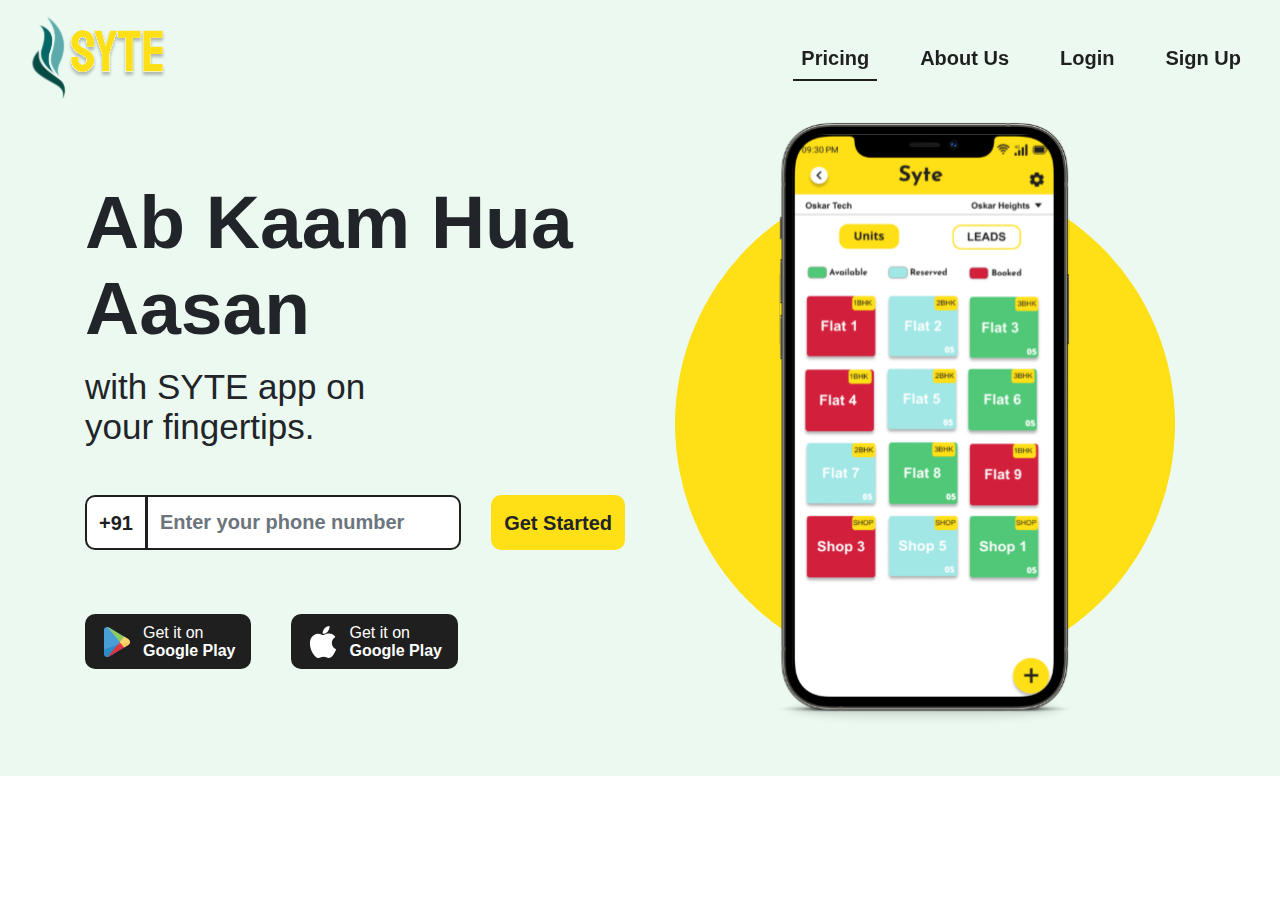
==== commit 1528262b: "s" ====
--- a/ajay.html
+++ b/ajay.html
@@ -12,9 +12,11 @@
 </head>
 
 <body>
-    <div class="container-fluid fixed-top top-0 w-100">
+    <div class="container-fluid header fixed-top top-0 w-100">
         <nav class="navbar navbar-expand-md bg-theme2 headersection">
-            <a class="navbar-brand" href="#">Expand at md</a>
+            <a class="navbar-brand" href="#">
+                <img src="assets/img/logo/logo.svg" class="h-100" alt="">
+            </a>
             <button class="navbar-toggler" type="button" data-toggle="collapse" data-target="#navbarsExample04"
                 aria-controls="navbarsExample04" aria-expanded="false" aria-label="Toggle navigation">
                 <span class="navbar-toggler-icon"></span>
@@ -86,6 +88,18 @@
     <script src="https://code.jquery.com/jquery-3.4.1.slim.min.js" integrity="sha384-J6qa4849blE2+poT4WnyKhv5vZF5SrPo0iEjwBvKU7imGFAV0wwj1yYfoRSJoZ+n" crossorigin="anonymous"></script>
 <script src="https://cdn.jsdelivr.net/npm/popper.js@1.16.0/dist/umd/popper.min.js" integrity="sha384-Q6E9RHvbIyZFJoft+2mJbHaEWldlvI9IOYy5n3zV9zzTtmI3UksdQRVvoxMfooAo" crossorigin="anonymous"></script>
 <script src="https://cdn.jsdelivr.net/npm/bootstrap@4.4.1/dist/js/bootstrap.min.js" integrity="sha384-wfSDF2E50Y2D1uUdj0O3uMBJnjuUD4Ih7YwaYd1iqfktj0Uod8GCExl3Og8ifwB6" crossorigin="anonymous"></script>
+
+
+<script>
+  $(window).scroll(function () {
+    var scroll = $(window).scrollTop();
+    if (scroll >= 100) {
+      $(".header").addClass("Header_fix");
+    } else {
+      $(".header").removeClass("Header_fix");
+    }
+  });
+</script>
 </body>
 
 </html>--- a/assets/css/style.min.css
+++ b/assets/css/style.min.css
@@ -1 +1 @@
-.headersection .navbar-brand{height:100px}.headersection .navitems .navbar-nav{gap:35px}.headersection .navitems .navbar-nav .nav-item .nav-link{font-weight:600;font-size:20px;transition:all ease-in-out .3s;position:relative;color:#1f1f1f}.headersection .navitems .navbar-nav .nav-item .nav-link::before{content:"";width:0px;height:2px;position:absolute;left:0;background-color:#1f1f1f;bottom:0;transition:all ease-in-out .3s}.headersection .navitems .navbar-nav .nav-item .nav-link:hover::before{width:100%}.headersection .navitems .navbar-nav .nav-item.active .nav-link::before{width:100%}.headersection .offcanvasBtn{width:35px;background-color:rgba(0,0,0,0);border:none;padding:0;display:none}.heroSection{background-color:#ebf9f0}.heroSection .innersection{padding-top:25px}.heroSection .innersection .contantSide .mainHeading{font-size:75px;font-weight:600;line-height:normal}.heroSection .innersection .contantSide .subHeading{font-size:35px;font-weight:500;line-height:normal}.heroSection .innersection .contantSide .inputBox .input-group-prepend,.heroSection .innersection .contantSide .inputBox .form-control{height:55px}.heroSection .innersection .contantSide .inputBox .input-group-prepend span{border-radius:10px 0px 0px 10px}.heroSection .innersection .contantSide .inputBox span,.heroSection .innersection .contantSide .inputBox .form-control{color:#1f1f1f;border:2px solid #1f1f1f;font-size:20px;font-weight:bolder}.heroSection .innersection .contantSide .inputBox .form-control{border-radius:0px 10px 10px 0px}.heroSection .innersection .contantSide .customBtn{background-color:#ffdf16;font-weight:bold;height:55px;transition:all .3s ease-in-out;font-size:20px;border-radius:10px}.heroSection .innersection .contantSide .customBtn:hover{background-color:#eccc00}.heroSection .innersection .contantSide .androidBtn{gap:10px}.heroSection .innersection .contantSide .androidBtn .android_btn{text-decoration:none;background-color:#1f1f1f;transition:all .3s ease-in-out;gap:10px;font-size:16px;line-height:normal;height:55px;border-radius:10px}.heroSection .innersection .contantSide .androidBtn .android_btn:hover{background-color:#393939}.heroSection .innersection .mockSide{position:relative}.heroSection .innersection .mockSide::before{max-width:500px;height:100%;width:100%;max-height:500px;border-radius:100%;content:"";position:absolute;inset:0;margin:auto;background-color:#ffdf16}.heroSection .innersection .mockSide .heroimg{max-width:300px}@media(max-width: 1199.98px){.heroSection .innersection .contantSide .mainHeading{font-size:65px}.heroSection .innersection .contantSide .subHeading{font-size:32px}.heroSection .innersection .contantSide .inputBox .input-group-prepend,.heroSection .innersection .contantSide .inputBox .form-control{height:52px}.heroSection .innersection .contantSide .inputBox span,.heroSection .innersection .contantSide .inputBox .form-control{font-size:18px}.heroSection .innersection .contantSide .customBtn{height:52px;font-size:18px}.heroSection .innersection .contantSide .android_btn{font-size:15px;height:52px}.heroSection .innersection .mockSide{position:relative}.heroSection .innersection .mockSide::before{max-width:450px;max-height:450px}}@media(max-width: 991.98px){.heroSection .innersection .contantSide .mainHeading{font-size:45px}.heroSection .innersection .contantSide .subHeading{font-size:25px}.heroSection .innersection .contantSide .inputBox .input-group-prepend,.heroSection .innersection .contantSide .inputBox .form-control{height:45px}.heroSection .innersection .contantSide .inputBox span,.heroSection .innersection .contantSide .inputBox .form-control{font-size:16px}.heroSection .innersection .contantSide .customBtn{height:45px;font-size:16px}.heroSection .innersection .contantSide .android_btn{font-size:14px;height:45px}.heroSection .innersection .mockSide{position:relative}.heroSection .innersection .mockSide::before{max-width:250px;max-height:250px}.heroSection .innersection .mockSide .heroimg{max-width:200px}}@media(max-width: 767.98px){.headersection .navitems .navbar-nav{gap:35px}.headersection .offcanvasBtn{display:flex}.heroSection .innersection .contantSide .inputBox .input-group-prepend,.heroSection .innersection .contantSide .inputBox .form-control{height:45px}.heroSection .innersection .contantSide .customBtn{height:45px}.heroSection .innersection .contantSide .android_btn{height:45px}.heroSection .innersection .mockSide::before{max-width:300px;max-height:300px}}@media(max-width: 575.98px){.heroSection .innersection .contantSide .mainHeading{font-size:30px}.heroSection .innersection .contantSide .subHeading{font-size:20px}.heroSection .innersection .contantSide .inputBox span,.heroSection .innersection .contantSide .inputBox .form-control{font-size:15px}.heroSection .innersection .contantSide .customBtn{font-size:15px}.heroSection .innersection .contantSide .android_btn{gap:8px;height:45px}}@media screen and (max-width: 450px){.heroSection .innersection .contantSide .inputBox{margin:0px !important;gap:10px}.heroSection .innersection .contantSide .inputBox .getBtn{margin-bottom:10px;min-width:100%}.heroSection .innersection .contantSide .customBtn{width:100%}.heroSection .innersection .mockSide::before{max-width:250px;max-height:250px}.heroSection .innersection .mockSide .heroimg{max-width:180px}}.featuresFluid{background-color:#f2fedc}.featuresFluid .featuresContainer .featuresbg .featuresMainHeading{font-size:18px;font-weight:500;letter-spacing:.1em;margin-bottom:10px}.featuresFluid .featuresContainer .featuresbg .featuresSubHeading{font-size:36px;font-weight:600;line-height:1.4}.featuresFluid .featuresContainer .featureCard .featureImgBg{width:150px;height:150px;background-color:#ffdf16;border-radius:50%;margin:auto;transition:all .5s;position:relative}.featuresFluid .featuresContainer .featureCard .featureImgBg .featureImg{height:100px}.featuresFluid .featuresContainer .featureCard .featureImgBg .featureImg img{width:100%;height:100%}.featuresFluid .featuresContainer .featureCard .featutrePara{font-size:17px;font-weight:500;text-align:center;line-height:normal;margin-top:20px}.applicationFluid .applicationContainer .applicationImg{text-align:center}.applicationFluid .applicationContainer .applicationImg img{width:100%;max-width:450px}.applicationFluid .applicationContainer .applictionMainHeading{font-size:36px;font-weight:600;line-height:1.4;margin-bottom:10px}.applicationFluid .applicationContainer .applictionSubHeading{font-size:17px;font-weight:500}@media(max-width: 991.98px){.featuresFluid .featuresContainer .featureCard .featureImgBg{width:120px;height:120px}.featuresFluid .featuresContainer .featureCard .featureImgBg .featureImg{height:70px}.applicationFluid .applicationContainer .applicationImg{margin:auto}.applicationFluid .applicationContainer .applictionMainHeading{text-align:center}.applicationFluid .applicationContainer .applictionSubHeading{text-align:center}}@media(max-width: 767.98px){.featuresFluid .featuresContainer .featuresbg .featuresMainHeading{font-size:17px}.featuresFluid .featuresContainer .featuresbg .featuresSubHeading{font-size:25px;line-height:normal}.featuresFluid .featuresContainer .featureCard .featureImgBg{width:100px;height:100px}.featuresFluid .featuresContainer .featureCard .featureImgBg .featureImg{height:40px}.featuresFluid .featuresContainer .featureCard .featutrePara{font-size:15px}.applicationFluid .applicationContainer .applicationImg img{max-width:400px}.applicationFluid .applicationContainer .applictionMainHeading{font-size:25px;line-height:normal}.applicationFluid .applicationContainer .applictionSubHeading{font-size:15px;line-height:normal}}@media(max-width: 575.98px){.featuresFluid .featuresContainer .featuresbg .featuresMainHeading{font-size:12px}.featuresFluid .featuresContainer .featuresbg .featuresSubHeading{font-size:20px;line-height:normal}.featuresFluid .featuresContainer .featureCard .featureImgBg{width:80px;height:80px}.featuresFluid .featuresContainer .featureCard .featureImgBg .featureImg{height:40px}.featuresFluid .featuresContainer .featureCard .featutrePara{font-size:15px;margin-bottom:15px}.applicationFluid .applicationContainer .applictionMainHeading{margin-top:20px;font-size:25px;line-height:normal}.applicationFluid .applicationContainer .applictionSubHeading{font-size:15px}}.manageSection{background-color:#fff8ef}.manageSection .leftSection .cirleBox{max-width:530px;max-height:530px;width:100%;height:100%;margin:auto;padding:110px;background-color:#ffdf16;display:flex;align-items:center;justify-content:center;position:relative}.manageSection .leftSection .cirleBox .textBox{background-color:#fff;color:#1f1f1f;font-size:14px;padding:16px 12px;font-weight:500;border-radius:5px;margin-bottom:15px;white-space:nowrap}.manageSection .leftSection .cirleBox .textBox.box1{z-index:2}.manageSection .leftSection .cirleBox .textBox:last-child{margin-bottom:0}.manageSection .leftSection .cirleBox .imagesBox{position:absolute;width:100%;height:100%;inset:0}.manageSection .leftSection .cirleBox .imagesBox .topLeftImg{display:block;height:205px;position:absolute;top:-49px;left:0px;transform:rotate(342deg)}.manageSection .leftSection .cirleBox .imagesBox .topRightImg{position:absolute;height:202px;right:15px;top:15px;z-index:1}.manageSection .leftSection .cirleBox .imagesBox .bottomLeftImg{position:absolute;bottom:0;left:0;height:215px}.manageSection .leftSection .cirleBox .imagesBox .bottomRighttImg{position:absolute;height:202px;bottom:0;right:0}.manageSection .rightSection .secHeading{font-size:56px;line-height:1.4;font-weight:700;color:#462601;margin-bottom:30px}.manageSection .rightSection .secText{font-size:20px;line-height:normal;font-weight:400;color:#1f1f1f;margin-bottom:25px}.manageSection .rightSection .secText:last-child{margin-bottom:0 !important}@media(max-width: 1199.98px){.manageSection .leftSection .cirleBox{padding:80px;max-width:430px;max-height:430px}.manageSection .leftSection .cirleBox .imagesBox .topLeftImg{height:140px;top:-55px;left:15px}.manageSection .leftSection .cirleBox .imagesBox .topRightImg{height:140px;right:10px;top:10px}.manageSection .leftSection .cirleBox .imagesBox .bottomLeftImg{height:140px}.manageSection .leftSection .cirleBox .imagesBox .bottomRighttImg{height:140px}.manageSection .rightSection .secHeading{font-size:42px}.manageSection .rightSection .secText{font-size:18px}}@media(max-width: 991.98px){.manageSection .leftSection .cirleBox{padding:70px;max-width:380px;max-height:380px}.manageSection .leftSection .cirleBox .textBox{font-size:13px;padding:12px 10px;margin-bottom:10px}.manageSection .leftSection .cirleBox .imagesBox .topLeftImg{height:100px;top:-15px;left:25px}.manageSection .leftSection .cirleBox .imagesBox .topRightImg{height:110px;right:15px;top:30px}.manageSection .leftSection .cirleBox .imagesBox .bottomLeftImg{height:120px}.manageSection .leftSection .cirleBox .imagesBox .bottomRighttImg{height:120px}.manageSection .rightSection .secHeading{font-size:28px}.manageSection .rightSection .secText{font-size:16px}}@media(max-width: 767.98px){.manageSection .rightSection{padding-top:40px;text-align:center}.manageSection .rightSection .secText{margin-bottom:15px}}@media(max-width: 575.98px){.manageSection .rightSection{padding-top:30px}.manageSection .rightSection .secHeading{font-size:24px;margin-bottom:20px}.manageSection .rightSection .secText{font-size:14px}}@media only screen and (max-width: 450px){.manageSection .leftSection{padding:0}.manageSection .leftSection .cirleBox{width:290px;height:290px;padding:35px}.manageSection .leftSection .cirleBox .textBox{font-size:12px;padding:8px 6px}.manageSection .leftSection .cirleBox .imagesBox .topLeftImg{height:80px;top:-15px;left:0}.manageSection .leftSection .cirleBox .imagesBox .topRightImg{height:95px;right:0px;top:15px}.manageSection .leftSection .cirleBox .imagesBox .bottomLeftImg{height:90px}.manageSection .leftSection .cirleBox .imagesBox .bottomRighttImg{height:80px}.manageSection .rightSection{padding-top:30px}.manageSection .rightSection .secHeading{font-size:22px;margin-bottom:15px}}+.header{background-color:rgba(0,0,0,0);transition:all .3s ease-in-out}.header.Header_fix{background-color:#ebf9f0}.header.Header_fix .navbar-brand{height:75px}.headersection .navbar-brand{height:100px;transition:all .3s ease-in-out}.headersection .navitems .navbar-nav{gap:35px}.headersection .navitems .navbar-nav .nav-item .nav-link{font-weight:600;font-size:20px;transition:all ease-in-out .3s;position:relative;color:#1f1f1f}.headersection .navitems .navbar-nav .nav-item .nav-link::before{content:"";width:0px;height:2px;position:absolute;left:0;background-color:#1f1f1f;bottom:0;transition:all ease-in-out .3s}.headersection .navitems .navbar-nav .nav-item .nav-link:hover::before{width:100%}.headersection .navitems .navbar-nav .nav-item.active .nav-link::before{width:100%}.headersection .offcanvasBtn{width:35px;background-color:rgba(0,0,0,0);border:none;padding:0;display:none}.heroSection{background-color:#ebf9f0}.heroSection .innersection{padding-top:25px}.heroSection .innersection .contantSide .mainHeading{font-size:75px;font-weight:600;line-height:normal}.heroSection .innersection .contantSide .subHeading{font-size:35px;font-weight:500;line-height:normal}.heroSection .innersection .contantSide .inputBox .input-group-prepend,.heroSection .innersection .contantSide .inputBox .form-control{height:55px}.heroSection .innersection .contantSide .inputBox .input-group-prepend span{border-radius:10px 0px 0px 10px}.heroSection .innersection .contantSide .inputBox span,.heroSection .innersection .contantSide .inputBox .form-control{color:#1f1f1f;border:2px solid #1f1f1f;font-size:20px;font-weight:bolder}.heroSection .innersection .contantSide .inputBox .form-control{border-radius:0px 10px 10px 0px}.heroSection .innersection .contantSide .customBtn{background-color:#ffdf16;font-weight:bold;height:55px;transition:all .3s ease-in-out;font-size:20px;border-radius:10px}.heroSection .innersection .contantSide .customBtn:hover{background-color:#eccc00}.heroSection .innersection .contantSide .androidBtn{gap:10px}.heroSection .innersection .contantSide .androidBtn .android_btn{text-decoration:none;background-color:#1f1f1f;transition:all .3s ease-in-out;gap:10px;font-size:16px;line-height:normal;height:55px;border-radius:10px}.heroSection .innersection .contantSide .androidBtn .android_btn:hover{background-color:#393939}.heroSection .innersection .mockSide{position:relative}.heroSection .innersection .mockSide::before{max-width:500px;height:100%;width:100%;max-height:500px;border-radius:100%;content:"";position:absolute;inset:0;margin:auto;background-color:#ffdf16}.heroSection .innersection .mockSide .heroimg{max-width:300px}@media(max-width: 1199.98px){.heroSection .innersection .contantSide .mainHeading{font-size:65px}.heroSection .innersection .contantSide .subHeading{font-size:32px}.heroSection .innersection .contantSide .inputBox .input-group-prepend,.heroSection .innersection .contantSide .inputBox .form-control{height:52px}.heroSection .innersection .contantSide .inputBox span,.heroSection .innersection .contantSide .inputBox .form-control{font-size:18px}.heroSection .innersection .contantSide .customBtn{height:52px;font-size:18px}.heroSection .innersection .contantSide .android_btn{font-size:15px;height:52px}.heroSection .innersection .mockSide{position:relative}.heroSection .innersection .mockSide::before{max-width:450px;max-height:450px}}@media(max-width: 991.98px){.heroSection .innersection .contantSide .mainHeading{font-size:45px}.heroSection .innersection .contantSide .subHeading{font-size:25px}.heroSection .innersection .contantSide .inputBox .input-group-prepend,.heroSection .innersection .contantSide .inputBox .form-control{height:45px}.heroSection .innersection .contantSide .inputBox span,.heroSection .innersection .contantSide .inputBox .form-control{font-size:16px}.heroSection .innersection .contantSide .customBtn{height:45px;font-size:16px}.heroSection .innersection .contantSide .android_btn{font-size:14px;height:45px}.heroSection .innersection .mockSide{position:relative}.heroSection .innersection .mockSide::before{max-width:250px;max-height:250px}.heroSection .innersection .mockSide .heroimg{max-width:200px}}@media(max-width: 767.98px){.headersection .navitems .navbar-nav{gap:35px}.headersection .offcanvasBtn{display:flex}.heroSection .innersection .contantSide .inputBox .input-group-prepend,.heroSection .innersection .contantSide .inputBox .form-control{height:45px}.heroSection .innersection .contantSide .customBtn{height:45px}.heroSection .innersection .contantSide .android_btn{height:45px}.heroSection .innersection .mockSide::before{max-width:300px;max-height:300px}}@media(max-width: 575.98px){.heroSection .innersection .contantSide .mainHeading{font-size:30px}.heroSection .innersection .contantSide .subHeading{font-size:20px}.heroSection .innersection .contantSide .inputBox span,.heroSection .innersection .contantSide .inputBox .form-control{font-size:15px}.heroSection .innersection .contantSide .customBtn{font-size:15px}.heroSection .innersection .contantSide .android_btn{gap:8px;height:45px}}@media screen and (max-width: 450px){.heroSection .innersection .contantSide .inputBox{margin:0px !important;gap:10px}.heroSection .innersection .contantSide .inputBox .getBtn{margin-bottom:10px;min-width:100%}.heroSection .innersection .contantSide .customBtn{width:100%}.heroSection .innersection .mockSide::before{max-width:250px;max-height:250px}.heroSection .innersection .mockSide .heroimg{max-width:180px}}.featuresFluid{background-color:#f2fedc}.featuresFluid .featuresContainer .featuresbg .featuresMainHeading{font-size:18px;font-weight:500;letter-spacing:.1em;margin-bottom:10px}.featuresFluid .featuresContainer .featuresbg .featuresSubHeading{font-size:36px;font-weight:600;line-height:1.4}.featuresFluid .featuresContainer .featureCard .featureImgBg{width:150px;height:150px;background-color:#ffdf16;border-radius:50%;margin:auto;transition:all .5s;position:relative}.featuresFluid .featuresContainer .featureCard .featureImgBg .featureImg{height:100px}.featuresFluid .featuresContainer .featureCard .featureImgBg .featureImg img{width:100%;height:100%}.featuresFluid .featuresContainer .featureCard .featutrePara{font-size:17px;font-weight:500;text-align:center;line-height:normal;margin-top:20px}.applicationFluid .applicationContainer .applicationImg{text-align:center}.applicationFluid .applicationContainer .applicationImg img{width:100%;max-width:450px}.applicationFluid .applicationContainer .applictionMainHeading{font-size:36px;font-weight:600;line-height:1.4;margin-bottom:10px}.applicationFluid .applicationContainer .applictionSubHeading{font-size:17px;font-weight:500}@media(max-width: 991.98px){.featuresFluid .featuresContainer .featureCard .featureImgBg{width:120px;height:120px}.featuresFluid .featuresContainer .featureCard .featureImgBg .featureImg{height:70px}.applicationFluid .applicationContainer .applicationImg{margin:auto}.applicationFluid .applicationContainer .applictionMainHeading{text-align:center}.applicationFluid .applicationContainer .applictionSubHeading{text-align:center}}@media(max-width: 767.98px){.featuresFluid .featuresContainer .featuresbg .featuresMainHeading{font-size:17px}.featuresFluid .featuresContainer .featuresbg .featuresSubHeading{font-size:25px;line-height:normal}.featuresFluid .featuresContainer .featureCard .featureImgBg{width:100px;height:100px}.featuresFluid .featuresContainer .featureCard .featureImgBg .featureImg{height:40px}.featuresFluid .featuresContainer .featureCard .featutrePara{font-size:15px}.applicationFluid .applicationContainer .applicationImg img{max-width:400px}.applicationFluid .applicationContainer .applictionMainHeading{font-size:25px;line-height:normal}.applicationFluid .applicationContainer .applictionSubHeading{font-size:15px;line-height:normal}}@media(max-width: 575.98px){.featuresFluid .featuresContainer .featuresbg .featuresMainHeading{font-size:12px}.featuresFluid .featuresContainer .featuresbg .featuresSubHeading{font-size:20px;line-height:normal}.featuresFluid .featuresContainer .featureCard .featureImgBg{width:80px;height:80px}.featuresFluid .featuresContainer .featureCard .featureImgBg .featureImg{height:40px}.featuresFluid .featuresContainer .featureCard .featutrePara{font-size:15px;margin-bottom:15px}.applicationFluid .applicationContainer .applictionMainHeading{margin-top:20px;font-size:25px;line-height:normal}.applicationFluid .applicationContainer .applictionSubHeading{font-size:15px}}.manageSection{background-color:#fff8ef}.manageSection .leftSection .cirleBox{max-width:530px;max-height:530px;width:100%;height:100%;margin:auto;padding:110px;background-color:#ffdf16;display:flex;align-items:center;justify-content:center;position:relative}.manageSection .leftSection .cirleBox .textBox{background-color:#fff;color:#1f1f1f;font-size:14px;padding:16px 12px;font-weight:500;border-radius:5px;margin-bottom:15px;white-space:nowrap}.manageSection .leftSection .cirleBox .textBox.box1{z-index:2}.manageSection .leftSection .cirleBox .textBox:last-child{margin-bottom:0}.manageSection .leftSection .cirleBox .imagesBox{position:absolute;width:100%;height:100%;inset:0}.manageSection .leftSection .cirleBox .imagesBox .topLeftImg{display:block;height:205px;position:absolute;top:-49px;left:0px;transform:rotate(342deg)}.manageSection .leftSection .cirleBox .imagesBox .topRightImg{position:absolute;height:202px;right:15px;top:15px;z-index:1}.manageSection .leftSection .cirleBox .imagesBox .bottomLeftImg{position:absolute;bottom:0;left:0;height:215px}.manageSection .leftSection .cirleBox .imagesBox .bottomRighttImg{position:absolute;height:202px;bottom:0;right:0}.manageSection .rightSection .secHeading{font-size:56px;line-height:1.4;font-weight:700;color:#462601;margin-bottom:30px}.manageSection .rightSection .secText{font-size:20px;line-height:normal;font-weight:400;color:#1f1f1f;margin-bottom:25px}.manageSection .rightSection .secText:last-child{margin-bottom:0 !important}@media(max-width: 1199.98px){.manageSection .leftSection .cirleBox{padding:80px;max-width:430px;max-height:430px}.manageSection .leftSection .cirleBox .imagesBox .topLeftImg{height:140px;top:-55px;left:15px}.manageSection .leftSection .cirleBox .imagesBox .topRightImg{height:140px;right:10px;top:10px}.manageSection .leftSection .cirleBox .imagesBox .bottomLeftImg{height:140px}.manageSection .leftSection .cirleBox .imagesBox .bottomRighttImg{height:140px}.manageSection .rightSection .secHeading{font-size:42px}.manageSection .rightSection .secText{font-size:18px}}@media(max-width: 991.98px){.manageSection .leftSection .cirleBox{padding:70px;max-width:380px;max-height:380px}.manageSection .leftSection .cirleBox .textBox{font-size:13px;padding:12px 10px;margin-bottom:10px}.manageSection .leftSection .cirleBox .imagesBox .topLeftImg{height:100px;top:-15px;left:25px}.manageSection .leftSection .cirleBox .imagesBox .topRightImg{height:110px;right:15px;top:30px}.manageSection .leftSection .cirleBox .imagesBox .bottomLeftImg{height:120px}.manageSection .leftSection .cirleBox .imagesBox .bottomRighttImg{height:120px}.manageSection .rightSection .secHeading{font-size:28px}.manageSection .rightSection .secText{font-size:16px}}@media(max-width: 767.98px){.manageSection .rightSection{padding-top:40px;text-align:center}.manageSection .rightSection .secText{margin-bottom:15px}}@media(max-width: 575.98px){.manageSection .rightSection{padding-top:30px}.manageSection .rightSection .secHeading{font-size:24px;margin-bottom:20px}.manageSection .rightSection .secText{font-size:14px}}@media only screen and (max-width: 450px){.manageSection .leftSection{padding:0}.manageSection .leftSection .cirleBox{width:290px;height:290px;padding:35px}.manageSection .leftSection .cirleBox .textBox{font-size:12px;padding:8px 6px}.manageSection .leftSection .cirleBox .imagesBox .topLeftImg{height:80px;top:-15px;left:0}.manageSection .leftSection .cirleBox .imagesBox .topRightImg{height:95px;right:0px;top:15px}.manageSection .leftSection .cirleBox .imagesBox .bottomLeftImg{height:90px}.manageSection .leftSection .cirleBox .imagesBox .bottomRighttImg{height:80px}.manageSection .rightSection{padding-top:30px}.manageSection .rightSection .secHeading{font-size:22px;margin-bottom:15px}}